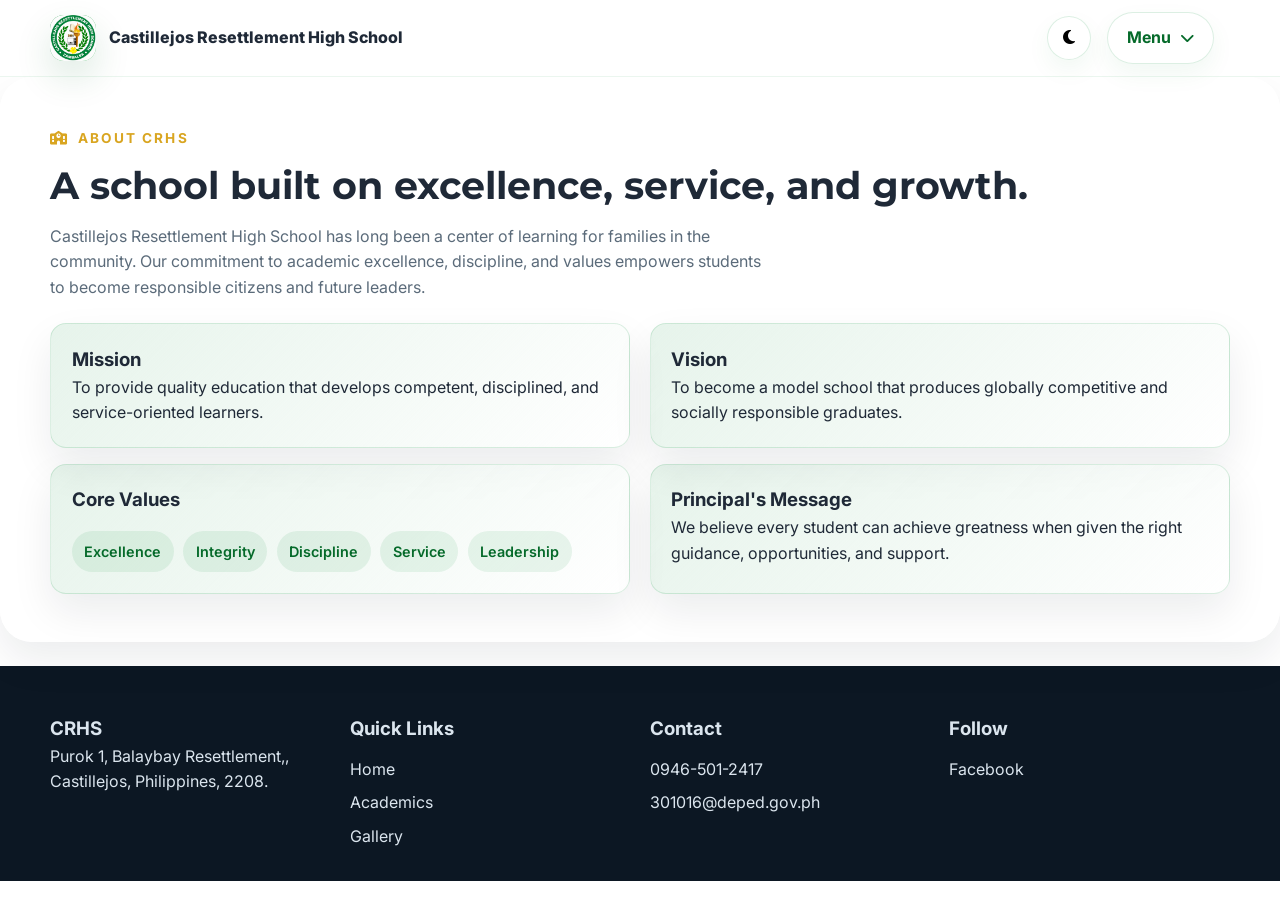
==== about.html @ ad4c8317 "Initial site" ====
<!DOCTYPE html>
<html lang="en">
  <head>
    <meta charset="UTF-8" />
    <meta name="viewport" content="width=device-width, initial-scale=1.0" />
    <title>CRHS | About</title>
    <link rel="preconnect" href="https://fonts.googleapis.com" />
    <link rel="preconnect" href="https://fonts.gstatic.com" crossorigin />
    <link href="https://fonts.googleapis.com/css2?family=Inter:wght@400;500;600;700;800&family=Montserrat:wght@600;700;800&display=swap" rel="stylesheet" />
    <link rel="stylesheet" href="https://cdnjs.cloudflare.com/ajax/libs/font-awesome/6.5.2/css/all.min.css" />
    <link rel="stylesheet" href="styles.css" />
  </head>
  <body>
    <div class="loader" id="loader"><div class="ring"></div></div>
    <header class="header">
      <div class="container nav">
        <a class="brand" href="home.html"><span class="brand-badge"><img src="logo.png" alt="CRHS logo" /></span><span>Castillejos Resettlement High School</span></a>
        <div class="nav-dropdown">
          <button class="menu-trigger" id="menuToggle" aria-label="Toggle navigation" aria-expanded="false"><span>Menu</span><i class="fa-solid fa-chevron-down"></i></button>
          <nav class="nav-menu" aria-label="Primary navigation">
            <a href="home.html">Home</a>
            <a href="about.html" class="active">About</a>
            <a href="academics.html">Academics</a>
            <a href="admissions.html">Admissions</a>
            <a href="faculty.html">Faculty</a>
            <a href="news.html">News</a>
            <a href="events.html">Events</a>
            <a href="student-life.html">Student Life</a>
            <a href="gallery.html">Gallery</a>
            <a href="contact.html">Contact</a>
          </nav>
        </div>
        <div class="nav-actions"><button class="icon-btn" id="themeToggle" aria-label="Toggle dark mode"><i class="fa-solid fa-moon"></i></button></div>
      </div>
    </header>

    <main class="section">
      <div class="container">
        <p class="eyebrow"><i class="fa-solid fa-school"></i> About CRHS</p>
        <h1 class="section-title">A school built on excellence, service, and growth.</h1>
        <p class="section-copy">Castillejos Resettlement High School has long been a center of learning for families in the community. Our commitment to academic excellence, discipline, and values empowers students to become responsible citizens and future leaders.</p>
        <div class="grid-2" style="margin-top: 1.4rem;">
          <div class="card reveal">
            <h3>Mission</h3>
            <p>To provide quality education that develops competent, disciplined, and service-oriented learners.</p>
          </div>
          <div class="card reveal">
            <h3>Vision</h3>
            <p>To become a model school that produces globally competitive and socially responsible graduates.</p>
          </div>
        </div>
        <div class="grid-2" style="margin-top: 1rem;">
          <div class="card reveal">
            <h3>Core Values</h3>
            <div class="pill-list"><span>Excellence</span><span>Integrity</span><span>Discipline</span><span>Service</span><span>Leadership</span></div>
          </div>
          <div class="card reveal">
            <h3>Principal's Message</h3>
            <p>We believe every student can achieve greatness when given the right guidance, opportunities, and support.</p>
          </div>
        </div>
      </div>
    </main>

    <footer class="footer"><div class="container footer-grid"><div><h3>CRHS</h3><p>
Purok 1, Balaybay Resettlement,, Castillejos, Philippines, 2208.</p></div><div><h3>Quick Links</h3><ul><li><a href="home.html">Home</a></li><li><a href="academics.html">Academics</a></li><li><a href="gallery.html">Gallery</a></li></ul></div><div><h3>Contact</h3><ul><li>0946-501-2417</li><li>301016@deped.gov.ph</li></ul></div><div><h3>Follow</h3><ul><li><a href="https://www.facebook.com/profile.php?id=100057545404750">Facebook</a></li></div></footer>
    <script src="script.js"></script>
  </body>
</html>
---- styles.css ----
:root {
  --primary: #0b8f3a;
  --primary-dark: #056a2a;
  --primary-light: #42b95c;
  --gold: #d9a520;
  --orange: #e67e22;
  --white: #ffffff;
  --surface: #f6f8fa;
  --text: #1f2937;
  --muted: #5b6b7a;
  --shadow: 0 16px 36px rgba(5, 106, 42, 0.14);
  --radius-lg: 24px;
  --radius-md: 16px;
  --radius-sm: 12px;
}

* { box-sizing: border-box; margin: 0; padding: 0; }
html { scroll-behavior: smooth; }
body {
  font-family: 'Inter', sans-serif;
  background: #ffffff;
  color: var(--text);
  line-height: 1.6;
  overflow-x: hidden;
  position: relative;
}
body::before { content: ''; position: fixed; inset: 0; pointer-events: none; z-index: -1; }
.bubble-bg { position: fixed; inset: 0; pointer-events: none; z-index: 1; overflow: hidden; }
.bubble-bg .bubble { position: absolute; background: radial-gradient(circle at 30% 30%, rgba(11,143,58,0.4), rgba(66,185,92,0.15)); border-radius: 50%; opacity: 1; animation: float 8s ease-in-out infinite; box-shadow: inset -30px -30px 60px rgba(0,0,0,0.1); }
.bubble-bg .bubble:nth-child(1) { width: 150px; height: 150px; left: 5%; top: 5%; animation-delay: 0s; }
.bubble-bg .bubble:nth-child(2) { width: 200px; height: 200px; left: 75%; top: 15%; animation-delay: 2s; }
.bubble-bg .bubble:nth-child(3) { width: 120px; height: 120px; left: 15%; bottom: 15%; animation-delay: 4s; }
.bubble-bg .bubble:nth-child(4) { width: 180px; height: 180px; right: 10%; bottom: 5%; animation-delay: 1s; }
.bubble-bg .bubble:nth-child(5) { width: 140px; height: 140px; left: 50%; top: 50%; animation-delay: 3s; }
.bubble-bg .bubble:nth-child(6) { width: 160px; height: 160px; right: 25%; top: 35%; animation-delay: 5s; }
.bubble-bg .bubble:nth-child(7) { width: 100px; height: 100px; left: 25%; top: 40%; animation-delay: 1.5s; }
.bubble-bg .bubble:nth-child(8) { width: 190px; height: 190px; right: 5%; top: 5%; animation-delay: 3.5s; }
@keyframes float { 0%, 100% { transform: translateY(0px) translateX(0px); } 50% { transform: translateY(-60px) translateX(40px); } }
a { color: inherit; text-decoration: none; }
img { display: block; width: 100%; }
button, input { font: inherit; }

.skip-link { position: absolute; left: -999px; top: auto; }
.skip-link:focus { left: 1rem; top: 1rem; z-index: 2000; background: var(--primary-dark); color: var(--white); padding: 0.8rem 1rem; border-radius: 999px; }

.loader { position: fixed; inset: 0; background: linear-gradient(135deg, var(--primary-dark), var(--primary)); display: grid; place-items: center; z-index: 2000; transition: opacity .5s ease, visibility .5s ease; }
.loader.hidden { opacity: 0; visibility: hidden; }
.loader .ring { width: 70px; height: 70px; border: 6px solid rgba(255,255,255,0.25); border-top-color: var(--white); border-radius: 50%; animation: spin 1s linear infinite; }
@keyframes spin { to { transform: rotate(360deg); } }

.container { width: min(1180px, calc(100% - 2rem)); margin: 0 auto; position: relative; z-index: 2; }
.section { padding: 3rem 0; position: relative; z-index: 2; background: rgba(255,255,255,0.95); border-radius: 32px; box-shadow: 0 18px 40px rgba(15,23,42,0.08); margin-bottom: 1.5rem; }

.eyebrow {
  display: inline-flex; align-items: center; gap: 0.55rem; font-size: 0.85rem; font-weight: 700; text-transform: uppercase; letter-spacing: 0.16em; color: var(--gold); margin-bottom: 0.85rem;
}
.section-title { font-family: 'Montserrat', sans-serif; font-size: clamp(1.8rem, 3vw, 2.4rem); line-height: 1.2; margin-bottom: 0.9rem; }
.section-copy { color: var(--muted); max-width: 720px; }

.btn {
  display: inline-flex; align-items: center; justify-content: center; gap: 0.55rem; padding: 0.9rem 1.3rem; border-radius: 999px; font-weight: 700; border: none; cursor: pointer; transition: transform .25s ease, box-shadow .25s ease; overflow: hidden; position: relative;
}
.btn:hover { transform: translateY(-2px); box-shadow: 0 12px 30px rgba(11, 143, 58, 0.16); }
.btn-primary { background: linear-gradient(135deg, var(--primary), var(--primary-dark)); color: var(--white); }
.btn-secondary { border: 1px solid rgba(11,143,58,0.16); background: rgba(255,255,255,0.8); color: var(--primary-dark); }
.btn:active::after { content: ''; position: absolute; inset: 0; background: rgba(255,255,255,0.3); border-radius: inherit; animation: ripple .6s ease-out; }
@keyframes ripple { from { transform: scale(0); opacity: .4; } to { transform: scale(2); opacity: 0; } }

.header { position: sticky; top: 0; z-index: 1000; background: rgba(255,255,255,0.86); backdrop-filter: blur(14px); border-bottom: 1px solid rgba(11, 143, 58, 0.08); }
.nav { display: flex; align-items: center; justify-content: flex-start; min-height: 76px; gap: 1rem; position: relative; padding-right: 1rem; }
.brand { display: flex; align-items: center; gap: 0.8rem; font-weight: 800; }
.brand-badge { width: 46px; height: 46px; border-radius: 14px; display: grid; place-items: center; background: linear-gradient(135deg, var(--primary), var(--primary-light)); color: var(--white); box-shadow: var(--shadow); overflow: hidden; }
.brand-badge img { width: 100%; height: 100%; object-fit: contain; display: block; }
.nav-dropdown { position: relative; order: 3; }
.menu-trigger {
  display: flex; align-items: center; gap: 0.55rem; padding: 0.78rem 1.2rem; border: 1px solid rgba(11,143,58,0.14); border-radius: 999px; background: rgba(255,255,255,0.95); color: var(--primary-dark); cursor: pointer; font-weight: 700; box-shadow: 0 10px 25px rgba(11,143,58,0.06);
}
.menu-trigger i { font-size: 0.9rem; transition: transform .25s ease; }
.menu-trigger[aria-expanded="true"] i { transform: rotate(180deg); }
.nav-menu {
  position: absolute; top: calc(100% + 0.6rem); right: 0; display: none; flex-direction: column; min-width: 220px; padding: 0.7rem; border-radius: 18px; background: var(--white); box-shadow: var(--shadow); z-index: 1200;
}
.nav-menu.show { display: flex; }
.nav-menu a { padding: 0.62rem 0.7rem; border-radius: 10px; color: var(--muted); }
.nav-menu a:hover, .nav-menu a.active { background: rgba(11,143,58,0.08); color: var(--primary-dark); }
.nav-actions { display: flex; align-items: center; gap: 0.75rem; margin-left: auto; order: 2; }
.nav-actions .btn-secondary { padding: 0.78rem 1.25rem; background: rgba(255,255,255,0.95); border: 1px solid rgba(11,143,58,0.14); box-shadow: 0 10px 25px rgba(11,143,58,0.06); }
.nav-actions .search { display: flex; align-items: center; gap: 0.5rem; border: 1px solid rgba(11,143,58,0.14); border-radius: 999px; padding: 0.7rem 1rem; background: rgba(246,248,250,0.7); }
.nav-actions input { border: none; outline: none; background: transparent; width: 90px; }
.icon-btn { width: 44px; height: 44px; border-radius: 50%; border: 1px solid rgba(11,143,58,0.14); background: rgba(255,255,255,0.95); cursor: pointer; box-shadow: 0 10px 25px rgba(11,143,58,0.06); }

.hero { padding: 3rem 0 2rem; position: relative; overflow: hidden; }
.hero::before, .hero::after { content: ''; position: absolute; border-radius: 50%; filter: blur(60px); opacity: .25; z-index: -1; }
.hero::before { width: 260px; height: 260px; background: var(--primary-light); top: -70px; right: -70px; }
.hero::after { width: 220px; height: 220px; background: var(--gold); bottom: -40px; left: -40px; }
.hero-grid { display: grid; grid-template-columns: 1.05fr .95fr; gap: 1.2rem; align-items: center; }
.hero h1 { font-family: 'Poppins', sans-serif; font-size: clamp(2rem, 4vw, 3.8rem); line-height: 1.08; margin-bottom: 1rem; }
.hero p { color: var(--muted); font-size: 1.04rem; margin-bottom: 1.2rem; }
.hero-actions { display: flex; flex-wrap: wrap; gap: 0.85rem; margin-bottom: 1.2rem; }
.hero-stats { display: flex; flex-wrap: wrap; gap: 0.8rem; }
.hero-stats .chip { padding: 0.8rem 1rem; border-radius: 999px; background: rgba(255,255,255,0.9); box-shadow: 0 10px 25px rgba(15,23,42,0.06); color: var(--primary-dark); font-weight: 600; }
.hero-card { background: linear-gradient(135deg, rgba(255,255,255,0.96), rgba(246,248,250,0.8)); border-radius: var(--radius-lg); padding: 1rem; box-shadow: var(--shadow); } .hero-card img { height: 430px; object-fit: cover; border-radius: calc(var(--radius-lg) - 8px); }
.hero-badge { margin-top: 1rem; background: rgba(255,255,255,0.92); padding: 1rem 1.2rem; border-radius: 18px; box-shadow: 0 12px 28px rgba(15, 23, 42, 0.12); }
.hero-badge strong { display: block; }

.bubbles-section { position: relative; min-height: 400px; display: flex; align-items: center; justify-content: center; overflow: hidden; background: linear-gradient(135deg, rgba(11,143,58,0.05), rgba(66,185,92,0.08)); }
.bubbles-container { position: absolute; inset: 0; }
.bubble { position: absolute; background: radial-gradient(circle at 30% 30%, rgba(255,255,255,0.8), rgba(66,185,92,0.3)); border-radius: 50%; opacity: 0.6; animation: float 6s ease-in-out infinite; }

.grid-2 { display: grid; grid-template-columns: 1fr 1fr; gap: 1.2rem; }
.card { background: var(--white); border-radius: var(--radius-md); padding: 1.3rem; box-shadow: 0 12px 30px rgba(15,23,42,0.05); }
.pill-list { display: flex; flex-wrap: wrap; gap: 0.6rem; margin-top: 1rem; }
.pill-list span { padding: 0.55rem 0.78rem; border-radius: 999px; background: rgba(11,143,58,0.09); color: var(--primary-dark); font-weight: 600; font-size: .9rem; }

.cards-row { display: grid; grid-template-columns: repeat(2, minmax(0,1fr)); gap: 1rem; margin-top: 1rem; }
.info-card { padding: 1rem; border-radius: var(--radius-sm); background: var(--surface); }

.programs-grid, .facilities-grid, .student-life-grid { display: grid; grid-template-columns: repeat(2, minmax(0,1fr)); gap: 1rem; margin-top: 1.2rem; }
.program-card, .facility-card, .student-life-card { padding: 1.2rem; border-radius: var(--radius-md); background: var(--white); box-shadow: 0 12px 30px rgba(15,23,42,0.06); }
.program-card .icon { width: 52px; height: 52px; border-radius: 16px; display: grid; place-items: center; background: linear-gradient(135deg, rgba(11,143,58,0.14), rgba(217,165,32,0.2)); color: var(--primary-dark); margin-bottom: .8rem; }
.facility-card img, .student-life-card img { height: 170px; object-fit: cover; border-radius: 12px; margin-bottom: .8rem; }

.news-grid { display: grid; grid-template-columns: repeat(3, minmax(0,1fr)); gap: 1rem; margin-top: 1.2rem; }
.news-card { background: var(--white); border-radius: var(--radius-md); overflow: hidden; box-shadow: 0 12px 30px rgba(15,23,42,0.05); }
.news-card img { height: 180px; object-fit: cover; }
.news-card .content { padding: 1rem; }
.news-card .meta { color: var(--gold); font-size: .9rem; font-weight: 700; margin-bottom: .35rem; }

.carousel-section { margin-top: 2rem; width: 100vw; position: relative; left: 50%; right: 50%; margin-left: -50vw; margin-right: -50vw; }
.carousel-wrapper { position: relative; display: flex; align-items: center; gap: 1.5rem; overflow: hidden; width: 100%; }
@keyframes horizontalScroll {
  0% { transform: translateX(0); }
  100% { transform: translateX(-50%); }
}

.faculty-carousel { display: flex; gap: 2rem; margin-top: 2rem; transition: none; overflow: visible; flex: 1; animation: horizontalScroll 30s linear infinite; width: 200%; }
.faculty-card { position: relative; border-radius: var(--radius-md); overflow: hidden; box-shadow: 0 12px 30px rgba(15,23,42,0.1); height: 350px; cursor: pointer; transition: all 0.3s ease; min-width: 250px; flex-shrink: 0; }
.faculty-card:hover { transform: scale(1.08); box-shadow: 0 20px 40px rgba(15,23,42,0.25); filter: brightness(1.1); animation-play-state: paused; }
.faculty-image { width: 100%; height: 100%; overflow: hidden; }
.faculty-image img { width: 100%; height: 100%; object-fit: cover; transition: transform 0.4s ease; }
.faculty-card:hover .faculty-image img { transform: scale(1.1); }
.faculty-overlay { position: absolute; inset: 0; background: linear-gradient(135deg, rgba(11,143,58,0.95), rgba(5,106,42,0.9)); display: flex; flex-direction: column; justify-content: flex-end; padding: 1.5rem; color: var(--white); opacity: 0; transition: opacity 0.4s ease; }
.faculty-card:hover .faculty-overlay { opacity: 1; }
.faculty-overlay h3 { font-size: 1.3rem; font-weight: 700; margin-bottom: 0.5rem; }
.faculty-overlay p { font-size: 0.9rem; line-height: 1.4; }
.carousel-nav { display: none; width: 45px; height: 45px; border-radius: 50%; border: 2px solid var(--primary-dark); background: var(--white); color: var(--primary-dark); cursor: pointer; align-items: center; justify-content: center; font-size: 1.2rem; transition: all 0.3s ease; flex-shrink: 0; }
.carousel-nav:hover { background: var(--primary-dark); color: var(--white); transform: scale(1.1); }
.carousel-indicators { display: none; justify-content: center; gap: 0.8rem; margin-top: 1.5rem; }
.carousel-indicator { width: 12px; height: 12px; border-radius: 50%; background: rgba(11,143,58,0.3); cursor: pointer; transition: all 0.3s ease; border: 2px solid transparent; }
.carousel-indicator.active { background: var(--primary-dark); width: 32px; border-radius: 999px; }
.carousel-indicator:hover { background: var(--primary-dark); }

.cta { background: linear-gradient(135deg, rgba(11,143,58,0.95), rgba(5,106,42,0.96)); color: var(--white); border-radius: 32px; padding: 2.5rem 2rem; box-shadow: var(--shadow); margin: 0 0 3rem; }
.cta h2 { font-family: 'Montserrat', sans-serif; font-size: clamp(1.7rem, 3vw, 2.3rem); margin-bottom: .7rem; }

.footer { background: #0c1723; color: #dbe5ee; padding: 3rem 0 2rem; }
.footer-grid { display: grid; grid-template-columns: repeat(4, minmax(0,1fr)); gap: 1.2rem; }
.footer ul { list-style: none; display: grid; gap: .5rem; margin-top: .8rem; }

.reveal { opacity: 0; transform: translateY(22px); transition: all .7s ease; }
.reveal.visible { opacity: 1; transform: translateY(0); }

.hero-animate { opacity: 0; transform: translateY(18px); transition: opacity .7s ease, transform .7s ease; }
.hero-animate.is-visible { opacity: 1; transform: translateY(0); }

.hero-card, .hero-badge { transition: transform .35s ease, box-shadow .35s ease; will-change: transform; }
.hero-card.is-tilt { transform: perspective(1200px) rotateX(var(--rotate-x, 0deg)) rotateY(var(--rotate-y, 0deg)) translateY(-4px); }
.hero-badge.is-float { animation: floatBadge 3.2s ease-in-out infinite; }
.hero .chip.is-animated { animation: chipPulse 1.2s ease-in-out; }

.section-partition { background: linear-gradient(180deg, rgba(11,143,58,0.08), rgba(255,255,255,0.96)); border-top: 1px solid rgba(11,143,58,0.12); border-bottom: 1px solid rgba(11,143,58,0.08); padding: 2.2rem 0; border-radius: 28px; }
.split-grid { display: grid; grid-template-columns: 1.1fr 0.9fr; gap: 1rem; align-items: center; }
.split-intro { max-width: 560px; }
.partition-cards { display: grid; gap: 0.75rem; }
.feature-card { padding: 1.3rem; border-radius: var(--radius-lg); background: linear-gradient(135deg, rgba(11,143,58,0.12), rgba(255,255,255,0.96)); border: 1px solid rgba(11,143,58,0.16); box-shadow: 0 20px 60px rgba(11,143,58,0.08); transition: transform var(--transition), box-shadow var(--transition); }
.feature-card:hover { transform: translateY(-4px); box-shadow: 0 24px 70px rgba(11,143,58,0.16); }
.feature-card h3 { margin-bottom: 0.8rem; }

.card { background: linear-gradient(135deg, rgba(11,143,58,0.1), rgba(255,255,255,0.96)); border-radius: var(--radius-md); padding: 1.3rem; box-shadow: 0 18px 40px rgba(15,23,42,0.08); border: 1px solid rgba(11,143,58,0.14); transition: transform 0.3s ease, box-shadow 0.3s ease; }
.card:hover { transform: translateY(-8px); box-shadow: 0 24px 50px rgba(15,23,42,0.12); }
.contact-card { background: linear-gradient(135deg, rgba(11,143,58,0.16), rgba(255,255,255,0.96)); border: 1px solid rgba(11,143,58,0.16); box-shadow: 0 18px 40px rgba(11,143,58,0.08); transition: transform 0.3s ease, box-shadow 0.3s ease; }
.contact-card:hover { transform: translateY(-8px); box-shadow: 0 24px 50px rgba(11,143,58,0.12); }
.contact-card h3 { color: var(--primary-dark); }
.contact-card p { color: var(--text); }
.info-card, .facility-card, .student-life-card, .news-card, .program-card { background: linear-gradient(135deg, rgba(11,143,58,0.08), rgba(255,255,255,0.96)); border: 1px solid rgba(11,143,58,0.14); transition: transform 0.3s ease, box-shadow 0.3s ease; }
.info-card:hover, .facility-card:hover, .student-life-card:hover, .news-card:hover, .program-card:hover { transform: translateY(-8px); box-shadow: 0 24px 50px rgba(15,23,42,0.12); }
.hero-actions .btn { min-width: 180px; }
.btn-primary { box-shadow: 0 14px 28px rgba(11,143,58,0.18); }
.btn-secondary { background: rgba(255,255,255,0.88); }

@media (max-width: 980px) {
  .split-grid { grid-template-columns: 1fr; }
}

@keyframes chipPulse {
  0%, 100% { transform: scale(1); }
  50% { transform: scale(1.03); }
}

body.dark { background: #07110d; color: #eef4f2; }
body.dark .bubble-bg .bubble { background: radial-gradient(circle at 30% 30%, rgba(30,50,40,0.4), rgba(30,50,40,0.1)); }
body.dark .header, body.dark .card, body.dark .program-card, body.dark .facility-card, body.dark .news-card, body.dark .student-life-card, body.dark .footer { background: #12231c; color: #eef4f2; }
body.dark .nav-actions .search, body.dark .icon-btn, body.dark .btn-secondary, body.dark .menu-trigger, body.dark .nav-menu { background: #1a3124; color: #eef4f2; border-color: rgba(255,255,255,0.11); }
body.dark .section-partition { background: linear-gradient(180deg, rgba(6, 24, 12, 0.7), rgba(17, 31, 32, 0.95)); border-color: rgba(255,255,255,0.08); }
body.dark .section { background: rgba(18, 31, 26, 0.95); border: 1px solid rgba(255,255,255,0.08); }
body.dark .feature-card, body.dark .card, body.dark .program-card, body.dark .facility-card, body.dark .news-card, body.dark .student-life-card, body.dark .info-card, body.dark .gallery-item, body.dark .hero-card, body.dark .contact-card { background: linear-gradient(135deg, rgba(255,255,255,0.08), rgba(255,255,255,0.02)); border-color: rgba(255,255,255,0.12); }
body.dark .feature-card, body.dark .hero-card { box-shadow: 0 20px 60px rgba(0, 0, 0, 0.25); }
body.dark .hero-badge { background: rgba(255, 255, 255, 0.1); border: 1px solid rgba(255,255,255,0.16); color: #f7fcf9; }
body.dark .hero-badge strong,
body.dark .hero-badge span,
body.dark .hero p,
body.dark .hero h1,
body.dark .section-title,
body.dark .eyebrow,
body.dark .feature-card h3,
body.dark .feature-card p,
body.dark .card h2,
body.dark .card h3,
body.dark .card p,
body.dark .info-card h3,
body.dark .info-card p,
body.dark .footer h3,
body.dark .footer p,
body.dark .footer a,
body.dark .nav-links a,
body.dark .nav-actions .search input,
body.dark .btn,
body.dark .btn-primary,
body.dark .btn-secondary,
body.dark .menu-trigger,
body.dark .brand,
body.dark .brand span,
body.dark .brand-badge img {
  color: #f7fcf9;
}
body.dark .hero-stats .chip { background: rgba(255,255,255,0.12); color: #f7fcf9; border: 1px solid rgba(255,255,255,0.16); }
body.dark .btn-secondary { background: rgba(255,255,255,0.1); color: #f7fcf9; border-color: rgba(255,255,255,0.18); }
body.dark .btn-primary { background: linear-gradient(135deg, var(--primary), var(--primary-dark)); color: #ffffff; }
body.dark .nav-links a { color: #f7fcf9; }
body.dark .nav-links a:hover,
body.dark .nav-links a.active { color: #ffffff; }
body.dark .nav-actions .search input { color: #f7fcf9; }
body.dark .section-copy, body.dark .info-card, body.dark .footer ul { color: #cfe4d7; }
body.dark .nav-menu a { color: #f7fcf9; }
body.dark .nav-menu a:hover, body.dark .nav-menu a.active { background: rgba(255,255,255,0.12); color: #ffffff; }
body.dark .carousel-nav { border-color: var(--primary-light); color: var(--primary-light); background: #1a3124; }
body.dark .carousel-nav:hover { background: var(--primary-light); color: var(--white); }
body.dark .carousel-indicator { background: rgba(100,150,120,0.3); }
body.dark .carousel-indicator.active { background: var(--primary-light); }

@media (max-width: 980px) {
  .hero-grid, .grid-2, .footer-grid { grid-template-columns: 1fr; }
  .programs-grid, .facilities-grid, .news-grid, .student-life-grid { grid-template-columns: 1fr 1fr; }
  .faculty-carousel { grid-template-columns: repeat(2, 1fr); gap: 1.5rem; }
}
@media (max-width: 760px) {
  .menu-toggle { display: inline-flex; }
  .nav-links, .nav-actions .search, .nav-actions .btn-secondary { display: none; }
  .nav-links.mobile-open { display: flex; position: absolute; top: 76px; left: 1rem; right: 1rem; flex-direction: column; align-items: flex-start; background: rgba(255,255,255,0.97); padding: 1rem; border-radius: 18px; box-shadow: var(--shadow); }
  .stats-grid, .programs-grid, .facilities-grid, .news-grid, .student-life-grid, .cards-row { grid-template-columns: 1fr; }
  .hero-card img { height: 320px; }
  .cta { padding: 2rem 1.2rem; }
  .faculty-carousel { grid-template-columns: 1fr; }
  .faculty-card { height: 250px; }
  .carousel-wrapper { gap: 0.8rem; }
  .carousel-nav { width: 38px; height: 38px; font-size: 1rem; }
}
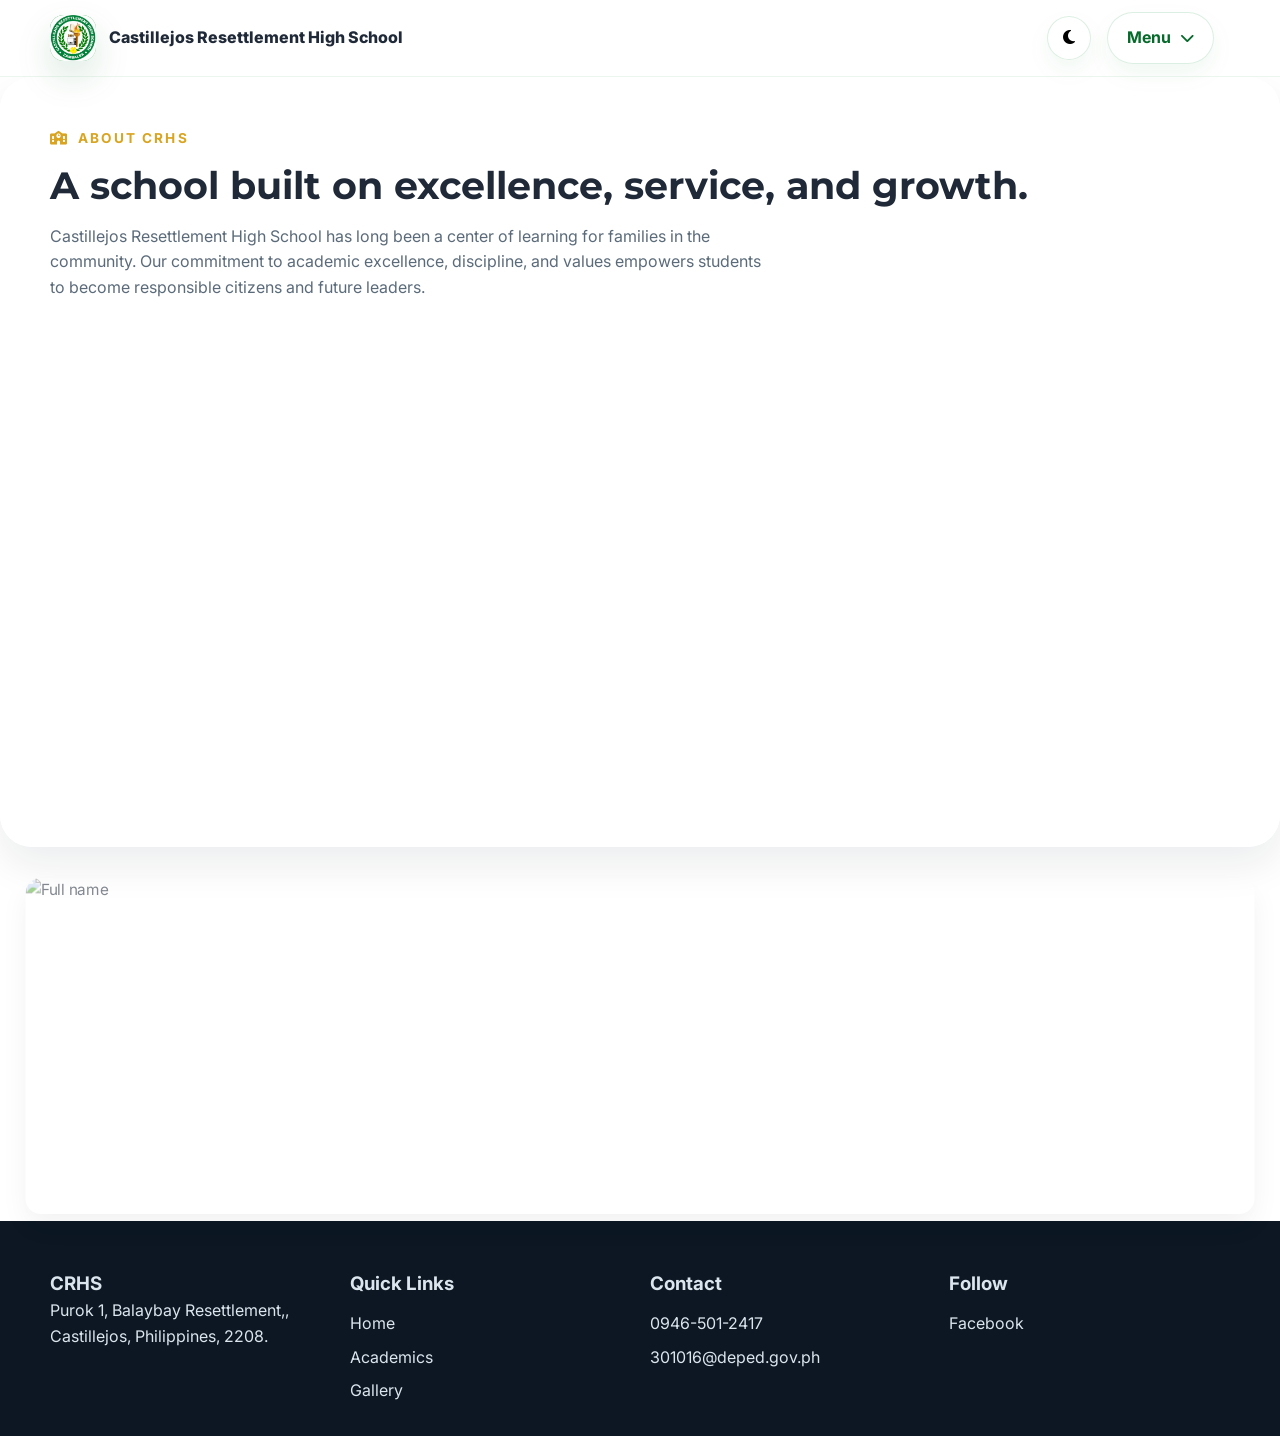
==== commit cd86329b: "Fix Contents" ====
--- a/about.html
+++ b/about.html
@@ -38,21 +38,35 @@
       <div class="container">
         <p class="eyebrow"><i class="fa-solid fa-school"></i> About CRHS</p>
         <h1 class="section-title">A school built on excellence, service, and growth.</h1>
-        <p class="section-copy">Castillejos Resettlement High School has long been a center of learning for families in the community. Our commitment to academic excellence, discipline, and values empowers students to become responsible citizens and future leaders.</p>
+        <p class="section-copy">Castillejos Resettlement High School has long been a center of learning for families in the community. Our commitment to academic excellence, discipline, and values empowers students to become responsible citizens and future leaders.<br></p>
         <div class="grid-2" style="margin-top: 1.4rem;">
           <div class="card reveal">
             <h3>Mission</h3>
-            <p>To provide quality education that develops competent, disciplined, and service-oriented learners.</p>
+            <p>To protect and promote the right of every Filipino to quality, equitable, culture-based, and complete basic education where:
+            <br>
+            <br><b><u>Students</u></b> learn in a child-friendly, gender-sensitive, safe, and motivating environment.
+            <br><b><u>Teachers</u></b> facilitate learning and constantly nurture every learner.
+            <br><b><u>Administrators and staff</u></b>, as stewards of the institution, ensure an enabling and supportive environment for effective learning to happen.
+            <br><b><u>Family, community, and other stakeholders</u></b> are actively engaged and share responsibility for developing life-long learners.</p>
           </div>
           <div class="card reveal">
             <h3>Vision</h3>
-            <p>To become a model school that produces globally competitive and socially responsible graduates.</p>
+            <p>We dream of Filipinos
+            <br>who passionately love their country
+            <br>and whose values and competencies
+            <br>enable them to realize their full potential
+            <br>and contribute meaningfully to building the nation.
+            <br>
+            <br>As a learner-centered public institution,
+            <br>the Department of Education
+            <br>continuously improves itself
+            <br>to better serve its stakeholders.</p>
           </div>
         </div>
         <div class="grid-2" style="margin-top: 1rem;">
           <div class="card reveal">
-            <h3>Core Values</h3>
-            <div class="pill-list"><span>Excellence</span><span>Integrity</span><span>Discipline</span><span>Service</span><span>Leadership</span></div>
+            <h3>DepEd Core Values</h3>
+            <div class="pill-list"><span>Maka-Diyos</span><span>Maka-Tao</span><span>Makakalikasan</span><span>Makabansa</span></div>
           </div>
           <div class="card reveal">
             <h3>Principal's Message</h3>
@@ -62,6 +76,18 @@
       </div>
     </main>
 
+
+
+    <div class="faculty-card">
+  <div class="faculty-image">
+    <img src="PICS FAC-AD/your-photo.png" alt="Full name">
+  </div>
+  <div class="faculty-overlay">
+    <h3>Position</h3>
+    <h4>Full Name</h4>
+    <p>Short bio or role description.</p>
+  </div>
+</div>
     <footer class="footer"><div class="container footer-grid"><div><h3>CRHS</h3><p>
 Purok 1, Balaybay Resettlement,, Castillejos, Philippines, 2208.</p></div><div><h3>Quick Links</h3><ul><li><a href="home.html">Home</a></li><li><a href="academics.html">Academics</a></li><li><a href="gallery.html">Gallery</a></li></ul></div><div><h3>Contact</h3><ul><li>0946-501-2417</li><li>301016@deped.gov.ph</li></ul></div><div><h3>Follow</h3><ul><li><a href="https://www.facebook.com/profile.php?id=100057545404750">Facebook</a></li></div></footer>
     <script src="script.js"></script>
--- a/styles.css
+++ b/styles.css
@@ -128,23 +128,32 @@
 
 .carousel-section { margin-top: 2rem; width: 100vw; position: relative; left: 50%; right: 50%; margin-left: -50vw; margin-right: -50vw; }
 .carousel-wrapper { position: relative; display: flex; align-items: center; gap: 1.5rem; overflow: hidden; width: 100%; }
-@keyframes horizontalScroll {
-  0% { transform: translateX(0); }
-  100% { transform: translateX(-50%); }
-}
-
-.faculty-carousel { display: flex; gap: 2rem; margin-top: 2rem; transition: none; overflow: visible; flex: 1; animation: horizontalScroll 30s linear infinite; width: 200%; }
-.faculty-card { position: relative; border-radius: var(--radius-md); overflow: hidden; box-shadow: 0 12px 30px rgba(15,23,42,0.1); height: 350px; cursor: pointer; transition: all 0.3s ease; min-width: 250px; flex-shrink: 0; }
-.faculty-card:hover { transform: scale(1.08); box-shadow: 0 20px 40px rgba(15,23,42,0.25); filter: brightness(1.1); animation-play-state: paused; }
+.faculty-carousel { display: flex; gap: 2rem; margin-top: 2rem; transition: transform 720ms cubic-bezier(0.22, 0.9, 0.36, 1); overflow: visible; flex: 1; animation: none; width: auto; will-change: transform; }
+.faculty-card { position: relative; border-radius: var(--radius-md); overflow: hidden; box-shadow: 0 12px 30px rgba(15,23,42,0.1); height: 350px; cursor: pointer; transition: transform 720ms cubic-bezier(0.22, 0.9, 0.36, 1), box-shadow 720ms cubic-bezier(0.22, 0.9, 0.36, 1), opacity 720ms cubic-bezier(0.22, 0.9, 0.36, 1), filter 720ms cubic-bezier(0.22, 0.9, 0.36, 1); min-width: 250px; flex-shrink: 0; opacity: 0.55; transform: scale(0.96); }
+.faculty-card:hover { transform: scale(1.06); box-shadow: 0 20px 40px rgba(15,23,42,0.25); filter: brightness(1.05); animation-play-state: paused; }
 .faculty-image { width: 100%; height: 100%; overflow: hidden; }
-.faculty-image img { width: 100%; height: 100%; object-fit: cover; transition: transform 0.4s ease; }
+.faculty-image img { width: 100%; height: 100%; object-fit: cover; transition: transform 720ms cubic-bezier(0.22, 0.9, 0.36, 1); }
 .faculty-card:hover .faculty-image img { transform: scale(1.1); }
 .faculty-overlay { position: absolute; inset: 0; background: linear-gradient(135deg, rgba(11,143,58,0.95), rgba(5,106,42,0.9)); display: flex; flex-direction: column; justify-content: flex-end; padding: 1.5rem; color: var(--white); opacity: 0; transition: opacity 0.4s ease; }
 .faculty-card:hover .faculty-overlay { opacity: 1; }
+
+/* Show overlay when toggled on touch devices */
+.faculty-card.overlay-visible .faculty-overlay { opacity: 1; }
+
+/* Highlight centered card */
+.faculty-card.center { opacity: 1; transform: scale(1.08); box-shadow: 0 30px 70px rgba(15,23,42,0.28); z-index: 5; filter: none; }
+
+/* Reduce prominence of non-centered cards on small screens a bit less */
+@media (max-width: 760px) {
+  .faculty-card { opacity: 0.75; transform: scale(0.98); }
+  .faculty-card.center { transform: scale(1.03); }
+}
 .faculty-overlay h3 { font-size: 1.3rem; font-weight: 700; margin-bottom: 0.5rem; }
 .faculty-overlay p { font-size: 0.9rem; line-height: 1.4; }
-.carousel-nav { display: none; width: 45px; height: 45px; border-radius: 50%; border: 2px solid var(--primary-dark); background: var(--white); color: var(--primary-dark); cursor: pointer; align-items: center; justify-content: center; font-size: 1.2rem; transition: all 0.3s ease; flex-shrink: 0; }
-.carousel-nav:hover { background: var(--primary-dark); color: var(--white); transform: scale(1.1); }
+.carousel-nav { display: flex; width: 45px; height: 45px; border-radius: 50%; border: 2px solid var(--primary-dark); background: var(--white); color: var(--primary-dark); cursor: pointer; align-items: center; justify-content: center; font-size: 1.2rem; transition: all 0.3s ease; flex-shrink: 0; position: absolute; top: 50%; transform: translateY(-50%); z-index: 10; }
+.carousel-nav:hover { background: var(--primary-dark); color: var(--white); transform: translateY(-50%) scale(1.05); }
+.carousel-nav.prev-btn { left: 1rem; }
+.carousel-nav.next-btn { right: 1rem; }
 .carousel-indicators { display: none; justify-content: center; gap: 0.8rem; margin-top: 1.5rem; }
 .carousel-indicator { width: 12px; height: 12px; border-radius: 50%; background: rgba(11,143,58,0.3); cursor: pointer; transition: all 0.3s ease; border: 2px solid transparent; }
 .carousel-indicator.active { background: var(--primary-dark); width: 32px; border-radius: 999px; }
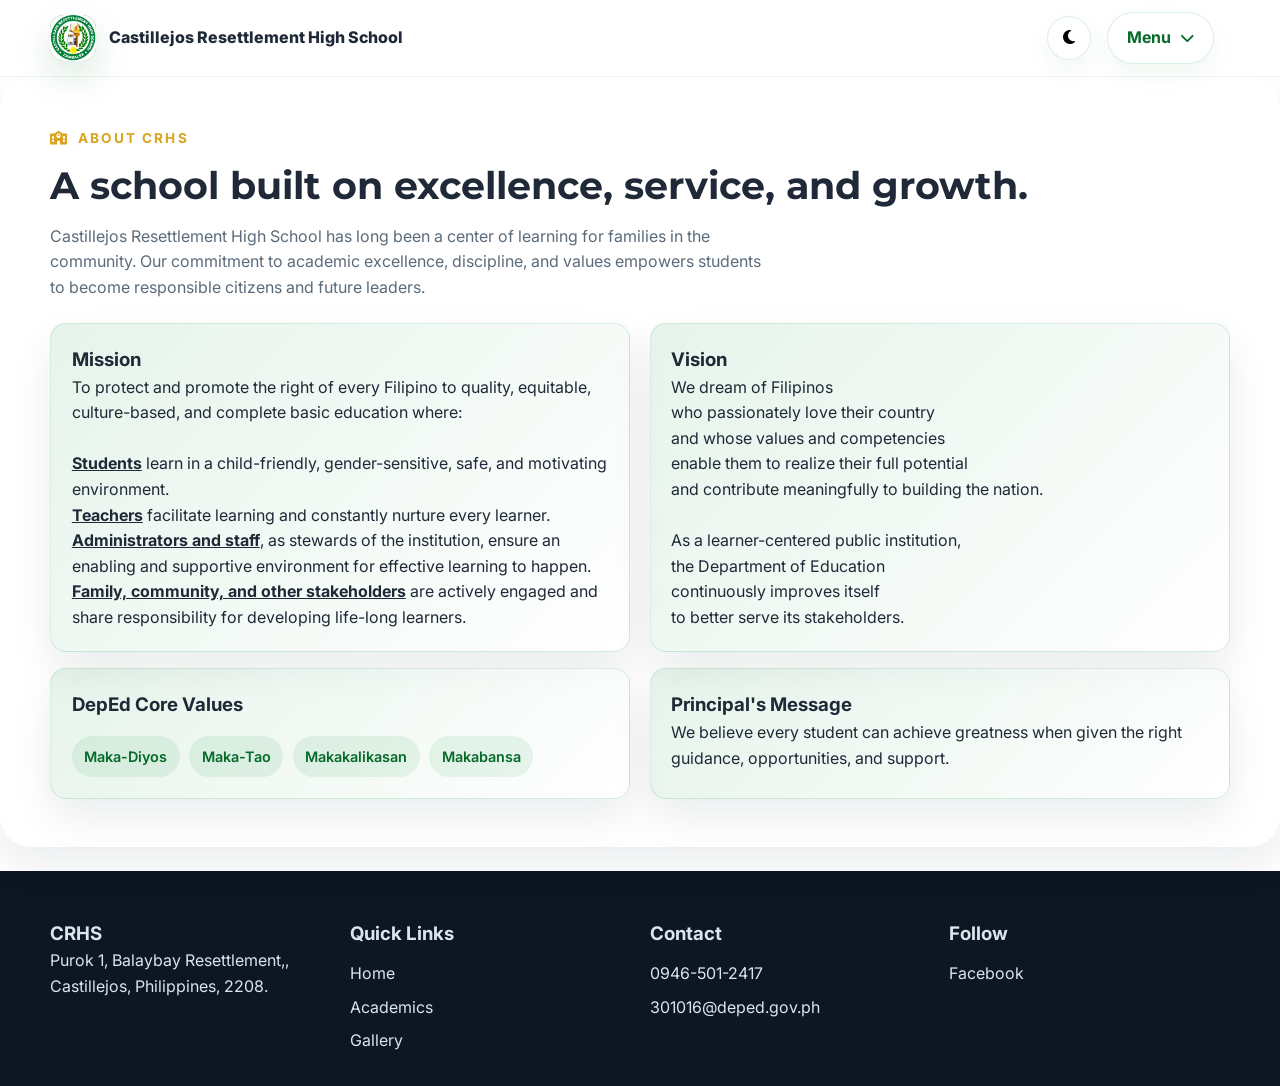
==== commit 69eb9fc4: "Remove a certain section in about" ====
--- a/about.html
+++ b/about.html
@@ -76,16 +76,6 @@
       </div>
     </main>
 
-
-
-    <div class="faculty-card">
-  <div class="faculty-image">
-    <img src="PICS FAC-AD/your-photo.png" alt="Full name">
-  </div>
-  <div class="faculty-overlay">
-    <h3>Position</h3>
-    <h4>Full Name</h4>
-    <p>Short bio or role description.</p>
   </div>
 </div>
     <footer class="footer"><div class="container footer-grid"><div><h3>CRHS</h3><p>
